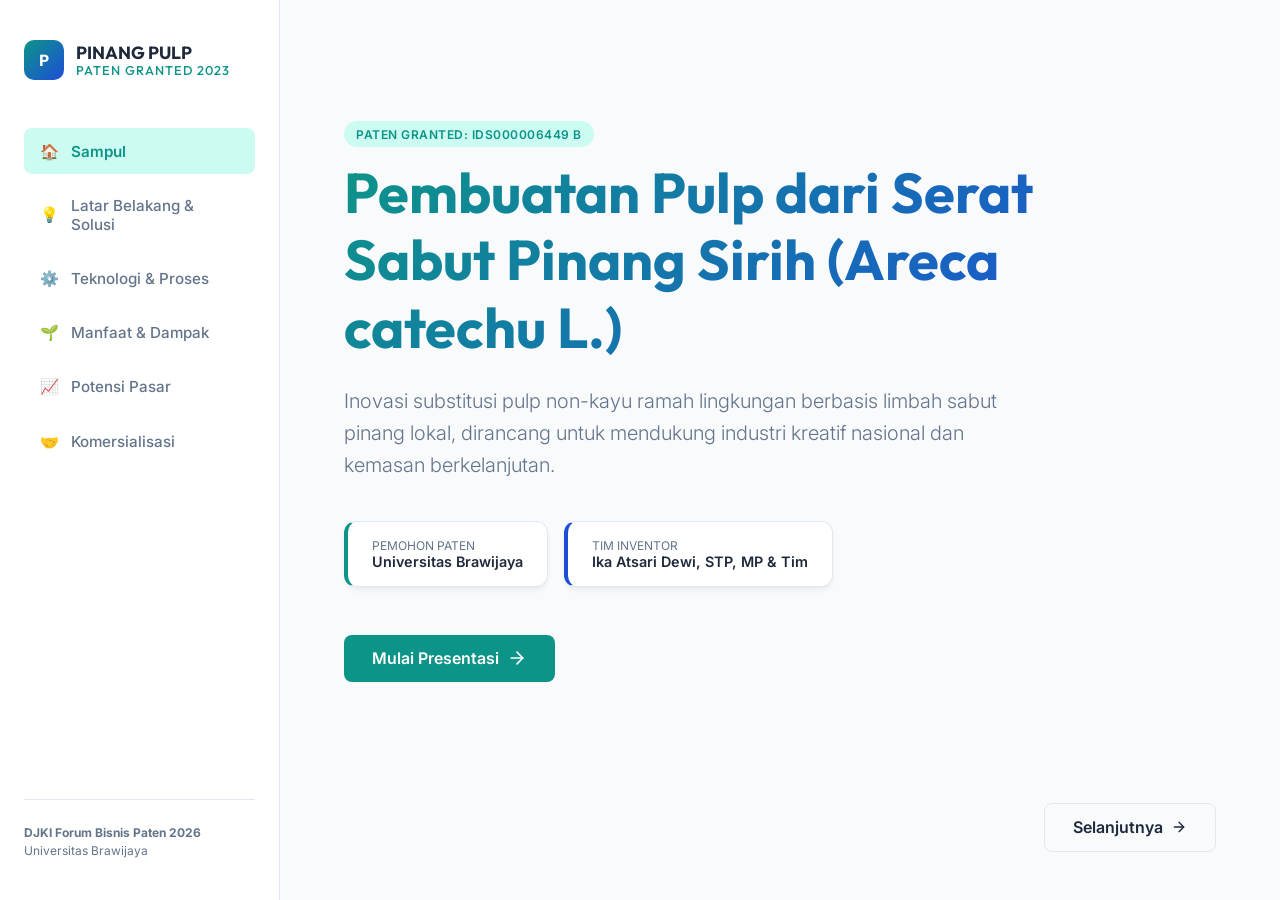
==== index.html @ 6b1a2240 "initial commit: pitch deck html for pinang pulp" ====
<!DOCTYPE html>
<html lang="id">
<head>
    <meta charset="UTF-8">
    <meta name="viewport" content="width=device-width, initial-scale=1.0">
    <title>Pitch Deck - Pulp Serat Sabut Pinang Sirih</title>
    <link rel="stylesheet" href="style.css">
</head>
<body>

    <!-- Sidebar Navigation -->
    <aside class="sidebar">
        <div class="logo-container">
            <div class="logo-icon">P</div>
            <div class="logo-text">
                PINANG PULP
                <span>PATEN GRANTED 2023</span>
            </div>
        </div>
        
        <ul class="nav-links">
            <li class="nav-item active"><a href="index.html"><span>🏠</span> Sampul</a></li>
            <li class="nav-item"><a href="inovasi.html"><span>💡</span> Latar Belakang & Solusi</a></li>
            <li class="nav-item"><a href="teknologi.html"><span>⚙️</span> Teknologi & Proses</a></li>
            <li class="nav-item"><a href="manfaat.html"><span>🌱</span> Manfaat & Dampak</a></li>
            <li class="nav-item"><a href="pasar.html"><span>📈</span> Potensi Pasar</a></li>
            <li class="nav-item"><a href="komersialisasi.html"><span>🤝</span> Komersialisasi</a></li>
        </ul>

        <div class="nav-footer">
            <strong>DJKI Forum Bisnis Paten 2026</strong><br>
            Universitas Brawijaya
        </div>
    </aside>

    <!-- Main Content -->
    <main class="main-content">
        <div class="hero">
            <span class="badge badge-patent">Paten Granted: IDS000006449 B</span>
            <h1>Pembuatan Pulp dari Serat Sabut Pinang Sirih (Areca catechu L.)</h1>
            <p style="font-size: 1.25rem; font-weight: 300; margin-bottom: 2.5rem; max-width: 700px;">
                Inovasi substitusi pulp non-kayu ramah lingkungan berbasis limbah sabut pinang lokal, dirancang untuk mendukung industri kreatif nasional dan kemasan berkelanjutan.
            </p>
            
            <div style="display: flex; gap: 1rem; flex-wrap: wrap; margin-bottom: 3rem;">
                <div class="card" style="padding: 1rem 1.5rem; display: flex; align-items: center; gap: 1rem; border-left: 4px solid var(--color-primary);">
                    <div>
                        <div style="font-size: 0.75rem; color: var(--text-muted); text-transform: uppercase;">Pemohon Paten</div>
                        <div style="font-weight: 600; font-size: 0.9rem;">Universitas Brawijaya</div>
                    </div>
                </div>
                
                <div class="card" style="padding: 1rem 1.5rem; display: flex; align-items: center; gap: 1rem; border-left: 4px solid var(--color-secondary);">
                    <div>
                        <div style="font-size: 0.75rem; color: var(--text-muted); text-transform: uppercase;">Tim Inventor</div>
                        <div style="font-weight: 600; font-size: 0.9rem;">Ika Atsari Dewi, STP, MP & Tim</div>
                    </div>
                </div>
            </div>

            <a href="inovasi.html" class="btn btn-primary">
                Mulai Presentasi 
                <svg xmlns="http://www.w3.org/2000/svg" width="20" height="20" viewBox="0 0 24 24" fill="none" stroke="currentColor" stroke-width="2" stroke-linecap="round" stroke-linejoin="round" class="feather feather-arrow-right"><line x1="5" y1="12" x2="19" y2="12"></line><polyline points="12 5 19 12 12 19"></polyline></svg>
            </a>
        </div>

        <div class="presentation-controls">
            <div></div> <!-- Spacer -->
            <a href="inovasi.html" class="btn btn-outline">
                Selanjutnya
                <svg xmlns="http://www.w3.org/2000/svg" width="16" height="16" viewBox="0 0 24 24" fill="none" stroke="currentColor" stroke-width="2" stroke-linecap="round" stroke-linejoin="round"><line x1="5" y1="12" x2="19" y2="12"></line><polyline points="12 5 19 12 12 19"></polyline></svg>
            </a>
        </div>
    </main>

</body>
</html>
---- style.css ----
@import url('https://fonts.googleapis.com/css2?family=Inter:wght@300;400;500;600;700&family=Outfit:wght@400;500;600;700&display=swap');

:root {
    --bg-main: #f8fafc;
    --bg-card: #ffffff;
    --text-main: #1e293b;
    --text-muted: #64748b;
    --color-primary: #0d9488; /* Teal / Green Accent */
    --color-primary-light: #ccfbf1;
    --color-secondary: #1d4ed8; /* Navy Blue Accent */
    --color-secondary-light: #dbeafe;
    --color-border: #e2e8f0;
    --color-accent: #3b82f6;
    --font-heading: 'Outfit', sans-serif;
    --font-body: 'Inter', sans-serif;
    --sidebar-width: 280px;
    --transition-speed: 0.3s;
}

* {
    margin: 0;
    padding: 0;
    box-sizing: border-box;
}

body {
    background-color: var(--bg-main);
    color: var(--text-main);
    font-family: var(--font-body);
    display: flex;
    min-height: 100vh;
    overflow-x: hidden;
}

/* Sidebar Navigation */
.sidebar {
    width: var(--sidebar-width);
    background-color: var(--bg-card);
    border-right: 1px solid var(--color-border);
    position: fixed;
    top: 0;
    bottom: 0;
    left: 0;
    padding: 2.5rem 1.5rem;
    display: flex;
    flex-direction: column;
    justify-content: space-between;
    z-index: 100;
}

.logo-container {
    display: flex;
    align-items: center;
    gap: 0.75rem;
    margin-bottom: 3rem;
}

.logo-icon {
    width: 40px;
    height: 40px;
    background: linear-gradient(135deg, var(--color-primary), var(--color-secondary));
    border-radius: 10px;
    display: flex;
    align-items: center;
    justify-content: center;
    color: white;
    font-weight: 700;
    font-family: var(--font-heading);
}

.logo-text {
    font-family: var(--font-heading);
    font-size: 1.1rem;
    font-weight: 700;
    color: var(--text-main);
    line-height: 1.2;
}

.logo-text span {
    color: var(--color-primary);
    font-size: 0.8rem;
    display: block;
    font-weight: 500;
    letter-spacing: 1px;
}

.nav-links {
    list-style: none;
    display: flex;
    flex-direction: column;
    gap: 0.5rem;
    flex-grow: 1;
}

.nav-item a {
    display: flex;
    align-items: center;
    gap: 0.75rem;
    padding: 0.85rem 1rem;
    color: var(--text-muted);
    text-decoration: none;
    font-weight: 500;
    border-radius: 8px;
    transition: all var(--transition-speed) ease;
    font-size: 0.95rem;
}

.nav-item a:hover {
    background-color: var(--bg-main);
    color: var(--color-primary);
}

.nav-item.active a {
    background-color: var(--color-primary-light);
    color: var(--color-primary);
    font-weight: 600;
}

.nav-footer {
    border-top: 1px solid var(--color-border);
    padding-top: 1.5rem;
    font-size: 0.75rem;
    color: var(--text-muted);
    line-height: 1.5;
}

/* Main Content Area */
.main-content {
    margin-left: var(--sidebar-width);
    flex-grow: 1;
    padding: 3rem 4rem;
    min-height: 100vh;
    display: flex;
    flex-direction: column;
    animation: fadeIn 0.5s ease-in-out;
}

@keyframes fadeIn {
    from {
        opacity: 0;
        transform: translateY(10px);
    }
    to {
        opacity: 1;
        transform: translateY(0);
    }
}

.content-header {
    margin-bottom: 2.5rem;
}

.badge {
    display: inline-block;
    padding: 0.35rem 0.75rem;
    background-color: var(--color-secondary-light);
    color: var(--color-secondary);
    border-radius: 50px;
    font-size: 0.75rem;
    font-weight: 600;
    text-transform: uppercase;
    letter-spacing: 0.5px;
    margin-bottom: 0.75rem;
}

.badge-patent {
    background-color: var(--color-primary-light);
    color: var(--color-primary);
}

h1 {
    font-family: var(--font-heading);
    font-size: 2.5rem;
    font-weight: 700;
    color: var(--text-main);
    line-height: 1.2;
}

h2 {
    font-family: var(--font-heading);
    font-size: 1.75rem;
    font-weight: 600;
    color: var(--text-main);
    margin-bottom: 1.5rem;
}

h3 {
    font-family: var(--font-heading);
    font-size: 1.25rem;
    font-weight: 600;
    color: var(--text-main);
    margin-bottom: 1rem;
}

p {
    color: var(--text-muted);
    line-height: 1.6;
    margin-bottom: 1.5rem;
    font-size: 1rem;
}

/* Grid & Cards Layout */
.grid {
    display: grid;
    gap: 2rem;
    margin-bottom: 2.5rem;
}

.grid-2 {
    grid-template-columns: repeat(2, 1fr);
}

.grid-3 {
    grid-template-columns: repeat(3, 1fr);
}

.card {
    background-color: var(--bg-card);
    border: 1px solid var(--color-border);
    border-radius: 12px;
    padding: 2rem;
    box-shadow: 0 4px 6px -1px rgba(0, 0, 0, 0.05), 0 2px 4px -1px rgba(0, 0, 0, 0.03);
    transition: transform var(--transition-speed) ease, box-shadow var(--transition-speed) ease;
}

.card:hover {
    transform: translateY(-4px);
    box-shadow: 0 10px 15px -3px rgba(0, 0, 0, 0.05), 0 4px 6px -2px rgba(0, 0, 0, 0.05);
    border-color: var(--color-primary);
}

.card-icon {
    width: 48px;
    height: 48px;
    border-radius: 10px;
    background-color: var(--color-primary-light);
    color: var(--color-primary);
    display: flex;
    align-items: center;
    justify-content: center;
    font-size: 1.5rem;
    margin-bottom: 1.25rem;
}

.card-icon-blue {
    background-color: var(--color-secondary-light);
    color: var(--color-secondary);
}

/* Specific Presentation UI elements */
.hero {
    display: flex;
    flex-direction: column;
    justify-content: center;
    align-items: flex-start;
    flex-grow: 1;
    max-width: 800px;
}

.hero h1 {
    font-size: 3.5rem;
    margin-bottom: 1.5rem;
    background: linear-gradient(135deg, var(--color-primary), var(--color-secondary));
    -webkit-background-clip: text;
    -webkit-text-fill-color: transparent;
}

.btn {
    display: inline-flex;
    align-items: center;
    gap: 0.5rem;
    padding: 0.85rem 1.75rem;
    border-radius: 8px;
    font-weight: 600;
    text-decoration: none;
    transition: all var(--transition-speed) ease;
    cursor: pointer;
    border: none;
    font-family: var(--font-body);
}

.btn-primary {
    background-color: var(--color-primary);
    color: white;
}

.btn-primary:hover {
    background-color: #0b7a70;
    transform: translateY(-2px);
}

.btn-outline {
    background-color: transparent;
    border: 1px solid var(--color-border);
    color: var(--text-main);
}

.btn-outline:hover {
    background-color: var(--color-primary-light);
    color: var(--color-primary);
    border-color: var(--color-primary);
}

/* Nav Control Buttons on bottom */
.presentation-controls {
    display: flex;
    justify-content: space-between;
    margin-top: auto;
    padding-top: 3rem;
}

/* Table Style */
.table-container {
    width: 100%;
    overflow-x: auto;
    background: var(--bg-card);
    border: 1px solid var(--color-border);
    border-radius: 12px;
    margin-bottom: 2rem;
}

table {
    width: 100%;
    border-collapse: collapse;
    text-align: left;
    font-size: 0.95rem;
}

th {
    background-color: var(--bg-main);
    color: var(--text-main);
    font-weight: 600;
    padding: 1rem 1.5rem;
    border-bottom: 2px solid var(--color-border);
}

td {
    padding: 1rem 1.5rem;
    border-bottom: 1px solid var(--color-border);
    color: var(--text-muted);
}

tr:last-child td {
    border-bottom: none;
}

tr:hover td {
    color: var(--text-main);
    background-color: #fafafa;
}

.highlight-row {
    background-color: var(--color-primary-light) !important;
}

.highlight-row td {
    color: var(--color-primary) !important;
    font-weight: 600;
}

/* Flowchart Styling */
.flowchart {
    display: flex;
    flex-direction: column;
    gap: 1rem;
    margin-bottom: 3rem;
}

.flow-step {
    display: flex;
    align-items: center;
    background: var(--bg-card);
    border: 1px solid var(--color-border);
    border-radius: 10px;
    padding: 1rem 1.5rem;
    gap: 1.5rem;
    position: relative;
}

.flow-step:hover {
    border-color: var(--color-primary);
}

.flow-num {
    width: 32px;
    height: 32px;
    border-radius: 50%;
    background-color: var(--color-primary);
    color: white;
    font-weight: 600;
    display: flex;
    align-items: center;
    justify-content: center;
    flex-shrink: 0;
}

.flow-details {
    flex-grow: 1;
}

.flow-details h4 {
    font-size: 1rem;
    font-weight: 600;
    margin-bottom: 0.25rem;
}

.flow-details p {
    margin-bottom: 0;
    font-size: 0.85rem;
}

.flow-io {
    font-size: 0.8rem;
    background-color: var(--color-secondary-light);
    color: var(--color-secondary);
    padding: 0.25rem 0.5rem;
    border-radius: 4px;
    font-weight: 500;
}

/* Mass Balance Visual Grid */
.mass-balance-container {
    background: var(--bg-card);
    border: 1px solid var(--color-border);
    border-radius: 12px;
    padding: 2rem;
    margin-bottom: 2.5rem;
}

.mb-node {
    border: 2px solid var(--color-border);
    border-radius: 8px;
    padding: 1rem;
    text-align: center;
    background-color: var(--bg-main);
    font-weight: 600;
}

.mb-node.primary {
    border-color: var(--color-primary);
    background-color: var(--color-primary-light);
    color: var(--color-primary);
}

.mb-arrow {
    text-align: center;
    font-size: 1.5rem;
    color: var(--text-muted);
    padding: 0.5rem 0;
}

/* Mobile & Responsive Adjustments */
@media (max-width: 1024px) {
    .sidebar {
        width: 100%;
        height: auto;
        position: relative;
        border-right: none;
        border-bottom: 1px solid var(--color-border);
        padding: 1.5rem;
    }
    
    .main-content {
        margin-left: 0;
        padding: 2rem;
    }
    
    body {
        flex-direction: column;
    }
    
    .nav-links {
        flex-direction: row;
        flex-wrap: wrap;
        margin-bottom: 0;
    }
    
    .logo-container {
        margin-bottom: 1.5rem;
    }
    
    .nav-footer {
        display: none;
    }
}

@media (max-width: 768px) {
    .grid-2, .grid-3 {
        grid-template-columns: 1fr;
    }
    
    .hero h1 {
        font-size: 2.5rem;
    }
}
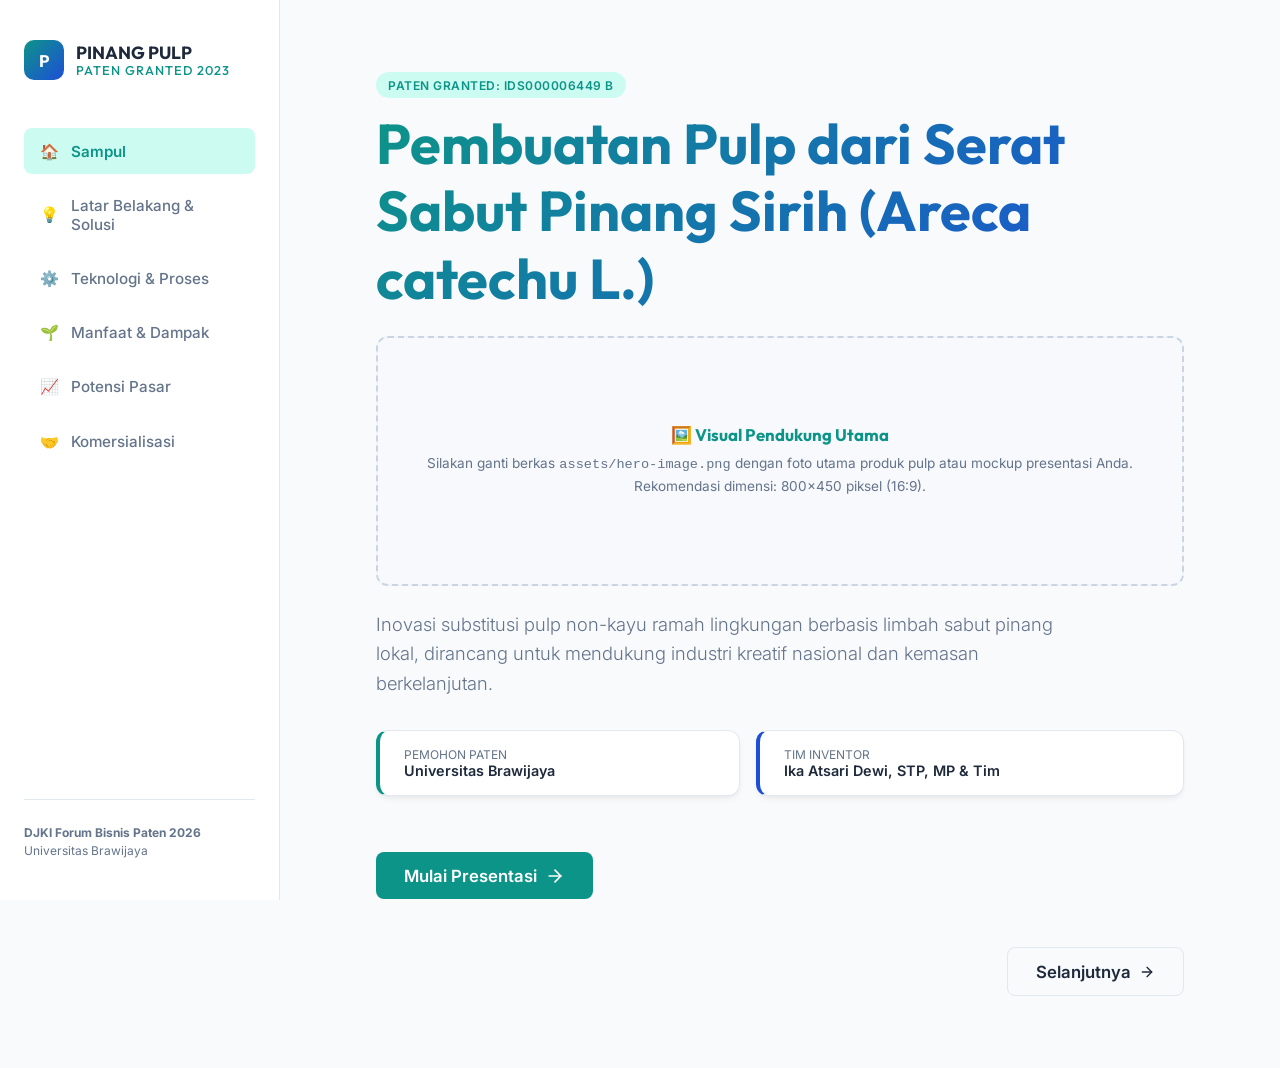
==== commit 2d4389f4: "feat: implement responsive mobile layouts and smart image placeholders" ====
--- a/index.html
+++ b/index.html
@@ -8,7 +8,41 @@
 </head>
 <body>
 
-    <!-- Sidebar Navigation -->
+    <!-- Mobile Header -->
+    <header class="mobile-header">
+        <div class="logo-container">
+            <div class="logo-icon">P</div>
+            <div class="logo-text">
+                PINANG PULP
+                <span>PATEN 2023</span>
+            </div>
+        </div>
+        <button class="hamburger-btn" onclick="toggleMenu()">☰</button>
+    </header>
+
+    <!-- Mobile Drawer -->
+    <div class="nav-drawer" id="navDrawer">
+        <div class="drawer-header">
+            <div class="logo-container">
+                <div class="logo-icon">P</div>
+                <div class="logo-text">
+                    PINANG PULP
+                    <span>PATEN 2023</span>
+                </div>
+            </div>
+            <button class="close-drawer-btn" onclick="toggleMenu()">✕</button>
+        </div>
+        <ul class="nav-links">
+            <li class="nav-item active"><a href="index.html"><span>🏠</span> Sampul</a></li>
+            <li class="nav-item"><a href="inovasi.html"><span>💡</span> Latar Belakang & Solusi</a></li>
+            <li class="nav-item"><a href="teknologi.html"><span>⚙️</span> Teknologi & Proses</a></li>
+            <li class="nav-item"><a href="manfaat.html"><span>🌱</span> Manfaat & Dampak</a></li>
+            <li class="nav-item"><a href="pasar.html"><span>📈</span> Potensi Pasar</a></li>
+            <li class="nav-item"><a href="komersialisasi.html"><span>🤝</span> Komersialisasi</a></li>
+        </ul>
+    </div>
+
+    <!-- Sidebar Navigation (Desktop) -->
     <aside class="sidebar">
         <div class="logo-container">
             <div class="logo-icon">P</div>
@@ -38,19 +72,29 @@
         <div class="hero">
             <span class="badge badge-patent">Paten Granted: IDS000006449 B</span>
             <h1>Pembuatan Pulp dari Serat Sabut Pinang Sirih (Areca catechu L.)</h1>
-            <p style="font-size: 1.25rem; font-weight: 300; margin-bottom: 2.5rem; max-width: 700px;">
+            
+            <!-- Smart Image Placeholder for Hero Image -->
+            <div class="placeholder-container">
+                <div class="placeholder-explanation">
+                    <strong>🖼️ Visual Pendukung Utama</strong>
+                    <p style="font-size: 0.85rem; margin-bottom: 0;">Silakan ganti berkas <code>assets/hero-image.png</code> dengan foto utama produk pulp atau mockup presentasi Anda.<br>Rekomendasi dimensi: 800x450 piksel (16:9).</p>
+                </div>
+                <img src="assets/hero-image.png" class="placeholder-img" alt="Hero Inovasi">
+            </div>
+
+            <p style="font-size: 1.15rem; font-weight: 300; margin-bottom: 2rem; max-width: 700px; color: var(--text-muted);">
                 Inovasi substitusi pulp non-kayu ramah lingkungan berbasis limbah sabut pinang lokal, dirancang untuk mendukung industri kreatif nasional dan kemasan berkelanjutan.
             </p>
             
-            <div style="display: flex; gap: 1rem; flex-wrap: wrap; margin-bottom: 3rem;">
-                <div class="card" style="padding: 1rem 1.5rem; display: flex; align-items: center; gap: 1rem; border-left: 4px solid var(--color-primary);">
+            <div style="display: flex; gap: 1rem; flex-wrap: wrap; margin-bottom: 2.5rem; width: 100%;">
+                <div class="card" style="padding: 1rem 1.5rem; display: flex; align-items: center; gap: 1rem; border-left: 4px solid var(--color-primary); flex-grow: 1;">
                     <div>
                         <div style="font-size: 0.75rem; color: var(--text-muted); text-transform: uppercase;">Pemohon Paten</div>
                         <div style="font-weight: 600; font-size: 0.9rem;">Universitas Brawijaya</div>
                     </div>
                 </div>
                 
-                <div class="card" style="padding: 1rem 1.5rem; display: flex; align-items: center; gap: 1rem; border-left: 4px solid var(--color-secondary);">
+                <div class="card" style="padding: 1rem 1.5rem; display: flex; align-items: center; gap: 1rem; border-left: 4px solid var(--color-secondary); flex-grow: 1;">
                     <div>
                         <div style="font-size: 0.75rem; color: var(--text-muted); text-transform: uppercase;">Tim Inventor</div>
                         <div style="font-weight: 600; font-size: 0.9rem;">Ika Atsari Dewi, STP, MP & Tim</div>
@@ -58,9 +102,9 @@
                 </div>
             </div>
 
-            <a href="inovasi.html" class="btn btn-primary">
+            <a href="inovasi.html" class="btn btn-primary" style="margin-top: 1rem;">
                 Mulai Presentasi 
-                <svg xmlns="http://www.w3.org/2000/svg" width="20" height="20" viewBox="0 0 24 24" fill="none" stroke="currentColor" stroke-width="2" stroke-linecap="round" stroke-linejoin="round" class="feather feather-arrow-right"><line x1="5" y1="12" x2="19" y2="12"></line><polyline points="12 5 19 12 12 19"></polyline></svg>
+                <svg xmlns="http://www.w3.org/2000/svg" width="20" height="20" viewBox="0 0 24 24" fill="none" stroke="currentColor" stroke-width="2" stroke-linecap="round" stroke-linejoin="round"><line x1="5" y1="12" x2="19" y2="12"></line><polyline points="12 5 19 12 12 19"></polyline></svg>
             </a>
         </div>
 
@@ -73,5 +117,29 @@
         </div>
     </main>
 
+    <script>
+        function toggleMenu() {
+            const drawer = document.getElementById('navDrawer');
+            drawer.classList.toggle('active');
+        }
+
+        // Smart image placeholder detection
+        document.querySelectorAll('.placeholder-img').forEach(img => {
+            function checkPlaceholder() {
+                const explanation = img.parentElement.querySelector('.placeholder-explanation');
+                if (img.naturalWidth > 10) {
+                    if (explanation) explanation.style.display = 'none';
+                    img.style.opacity = '1';
+                } else {
+                    if (explanation) explanation.style.display = 'flex';
+                    img.style.opacity = '0.1';
+                }
+            }
+            img.addEventListener('load', checkPlaceholder);
+            if (img.complete) {
+                checkPlaceholder();
+            }
+        });
+    </script>
 </body>
 </html>
--- a/style.css
+++ b/style.css
@@ -30,9 +30,10 @@
     display: flex;
     min-height: 100vh;
     overflow-x: hidden;
-}
-
-/* Sidebar Navigation */
+    flex-direction: row;
+}
+
+/* Sidebar Navigation (Desktop) */
 .sidebar {
     width: var(--sidebar-width);
     background-color: var(--bg-card);
@@ -124,15 +125,76 @@
     line-height: 1.5;
 }
 
+/* Mobile Header (Hidden on Desktop/Tablet) */
+.mobile-header {
+    display: none;
+    width: 100%;
+    background-color: var(--bg-card);
+    border-bottom: 1px solid var(--color-border);
+    padding: 1rem 1.5rem;
+    align-items: center;
+    justify-content: space-between;
+    position: sticky;
+    top: 0;
+    z-index: 99;
+}
+
+.hamburger-btn {
+    background: none;
+    border: none;
+    font-size: 1.75rem;
+    color: var(--text-main);
+    cursor: pointer;
+    padding: 0.25rem;
+    display: flex;
+    align-items: center;
+    justify-content: center;
+}
+
+/* Mobile Navigation Drawer (Hidden initially) */
+.nav-drawer {
+    position: fixed;
+    top: 0;
+    left: -100%;
+    width: 100%;
+    height: 100%;
+    background-color: var(--bg-card);
+    z-index: 1000;
+    padding: 2rem 1.5rem;
+    display: flex;
+    flex-direction: column;
+    transition: left 0.3s ease-in-out;
+}
+
+.nav-drawer.active {
+    left: 0;
+}
+
+.drawer-header {
+    display: flex;
+    align-items: center;
+    justify-content: space-between;
+    margin-bottom: 2.5rem;
+}
+
+.close-drawer-btn {
+    background: none;
+    border: none;
+    font-size: 1.5rem;
+    color: var(--text-main);
+    cursor: pointer;
+}
+
 /* Main Content Area */
 .main-content {
     margin-left: var(--sidebar-width);
     flex-grow: 1;
-    padding: 3rem 4rem;
+    padding: 3.5rem 4.5rem;
     min-height: 100vh;
     display: flex;
     flex-direction: column;
     animation: fadeIn 0.5s ease-in-out;
+    max-width: calc(100vw - var(--sidebar-width));
 }
 
 @keyframes fadeIn {
@@ -170,7 +232,7 @@
 
 h1 {
     font-family: var(--font-heading);
-    font-size: 2.5rem;
+    font-size: clamp(1.8rem, 4.5vw, 2.5rem);
     font-weight: 700;
     color: var(--text-main);
     line-height: 1.2;
@@ -178,7 +240,7 @@
 
 h2 {
     font-family: var(--font-heading);
-    font-size: 1.75rem;
+    font-size: clamp(1.3rem, 3.5vw, 1.75rem);
     font-weight: 600;
     color: var(--text-main);
     margin-bottom: 1.5rem;
@@ -186,7 +248,7 @@
 
 h3 {
     font-family: var(--font-heading);
-    font-size: 1.25rem;
+    font-size: clamp(1.1rem, 2.5vw, 1.25rem);
     font-weight: 600;
     color: var(--text-main);
     margin-bottom: 1rem;
@@ -247,6 +309,55 @@
     color: var(--color-secondary);
 }
 
+/* Smart Image Placeholder Container */
+.placeholder-container {
+    position: relative;
+    width: 100%;
+    min-height: 250px;
+    background-color: #f1f5f9;
+    border: 2px dashed #cbd5e1;
+    border-radius: 12px;
+    overflow: hidden;
+    display: flex;
+    align-items: center;
+    justify-content: center;
+    margin-bottom: 1.5rem;
+}
+
+.placeholder-explanation {
+    position: absolute;
+    top: 0;
+    left: 0;
+    width: 100%;
+    height: 100%;
+    display: flex;
+    flex-direction: column;
+    align-items: center;
+    justify-content: center;
+    padding: 2rem;
+    text-align: center;
+    background-color: rgba(248, 250, 252, 0.95);
+    color: #475569;
+    z-index: 10;
+}
+
+.placeholder-explanation strong {
+    color: var(--color-primary);
+    margin-bottom: 0.5rem;
+    font-family: var(--font-heading);
+}
+
+.placeholder-img {
+    max-width: 100%;
+    max-height: 400px;
+    width: auto;
+    height: auto;
+    object-fit: contain;
+    z-index: 1;
+    opacity: 0.1;
+    transition: opacity 0.3s ease;
+}
+
 /* Specific Presentation UI elements */
 .hero {
     display: flex;
@@ -254,11 +365,11 @@
     justify-content: center;
     align-items: flex-start;
     flex-grow: 1;
-    max-width: 800px;
+    width: 100%;
 }
 
 .hero h1 {
-    font-size: 3.5rem;
+    font-size: clamp(2.2rem, 5.5vw, 3.5rem);
     margin-bottom: 1.5rem;
     background: linear-gradient(135deg, var(--color-primary), var(--color-secondary));
     -webkit-background-clip: text;
@@ -309,14 +420,24 @@
     padding-top: 3rem;
 }
 
-/* Table Style */
-.table-container {
+/* Responsive Table Wrapper */
+.table-wrapper {
     width: 100%;
     overflow-x: auto;
+    -webkit-overflow-scrolling: touch;
     background: var(--bg-card);
     border: 1px solid var(--color-border);
     border-radius: 12px;
     margin-bottom: 2rem;
+}
+
+.table-scroll-indicator {
+    display: none;
+    text-align: right;
+    font-size: 0.75rem;
+    color: var(--color-primary);
+    padding: 0.5rem 1rem 0 0;
+    font-weight: 600;
 }
 
 table {
@@ -324,6 +445,7 @@
     border-collapse: collapse;
     text-align: left;
     font-size: 0.95rem;
+    min-width: 500px;
 }
 
 th {
@@ -358,138 +480,242 @@
     font-weight: 600;
 }
 
-/* Flowchart Styling */
-.flowchart {
+/* Timeline/Flowchart Responsive */
+.timeline {
+    position: relative;
+    max-width: 800px;
+    margin: 0 auto;
+}
+
+.timeline::after {
+    content: '';
+    position: absolute;
+    width: 2px;
+    background-color: var(--color-border);
+    top: 0;
+    bottom: 0;
+    left: 20px;
+    margin-left: -1px;
+}
+
+.timeline-container {
+    padding: 10px 10px 10px 40px;
+    position: relative;
+    width: 100%;
+}
+
+.timeline-container::after {
+    content: '';
+    position: absolute;
+    width: 12px;
+    height: 12px;
+    left: 14px;
+    background-color: var(--color-primary);
+    border: 2px solid white;
+    top: 25px;
+    border-radius: 50%;
+    z-index: 1;
+}
+
+.timeline-content {
+    padding: 1.5rem;
+    background-color: var(--bg-card);
+    border: 1px solid var(--color-border);
+    border-radius: 12px;
+    box-shadow: 0 2px 4px rgba(0,0,0,0.02);
+}
+
+.timeline-content h4 {
+    font-weight: 600;
+    color: var(--text-main);
+    margin-bottom: 0.5rem;
+    font-size: 1.05rem;
+}
+
+.timeline-content p {
+    margin-bottom: 0;
+    font-size: 0.9rem;
+}
+
+.timeline-io {
+    display: inline-block;
+    font-size: 0.75rem;
+    background-color: var(--color-secondary-light);
+    color: var(--color-secondary);
+    padding: 0.15rem 0.4rem;
+    border-radius: 4px;
+    margin-top: 0.75rem;
+    font-weight: 500;
+}
+
+/* Mass Balance Stacking */
+.mb-flow {
     display: flex;
     flex-direction: column;
-    gap: 1rem;
-    margin-bottom: 3rem;
-}
-
-.flow-step {
-    display: flex;
-    align-items: center;
+    gap: 1.25rem;
+}
+
+.mb-row {
+    display: flex;
+    align-items: center;
+    justify-content: space-between;
     background: var(--bg-card);
     border: 1px solid var(--color-border);
-    border-radius: 10px;
-    padding: 1rem 1.5rem;
+    padding: 1.25rem;
+    border-radius: 12px;
+    flex-wrap: wrap;
+    gap: 0.75rem;
+}
+
+.mb-step-header {
+    display: flex;
+    align-items: center;
+    gap: 0.75rem;
+    font-weight: 600;
+    font-size: 0.95rem;
+}
+
+.mb-io-details {
+    display: flex;
+    align-items: center;
     gap: 1.5rem;
-    position: relative;
-}
-
-.flow-step:hover {
-    border-color: var(--color-primary);
-}
-
-.flow-num {
-    width: 32px;
-    height: 32px;
-    border-radius: 50%;
-    background-color: var(--color-primary);
-    color: white;
-    font-weight: 600;
-    display: flex;
-    align-items: center;
-    justify-content: center;
-    flex-shrink: 0;
-}
-
-.flow-details {
-    flex-grow: 1;
-}
-
-.flow-details h4 {
-    font-size: 1rem;
-    font-weight: 600;
-    margin-bottom: 0.25rem;
-}
-
-.flow-details p {
-    margin-bottom: 0;
-    font-size: 0.85rem;
-}
-
-.flow-io {
-    font-size: 0.8rem;
+    flex-wrap: wrap;
+}
+
+.mb-row .input {
+    color: var(--color-secondary);
+    font-weight: 600;
+    font-size: 0.9rem;
     background-color: var(--color-secondary-light);
-    color: var(--color-secondary);
     padding: 0.25rem 0.5rem;
-    border-radius: 4px;
-    font-weight: 500;
-}
-
-/* Mass Balance Visual Grid */
-.mass-balance-container {
-    background: var(--bg-card);
-    border: 1px solid var(--color-border);
-    border-radius: 12px;
-    padding: 2rem;
-    margin-bottom: 2.5rem;
-}
-
-.mb-node {
-    border: 2px solid var(--color-border);
-    border-radius: 8px;
-    padding: 1rem;
-    text-align: center;
-    background-color: var(--bg-main);
-    font-weight: 600;
-}
-
-.mb-node.primary {
-    border-color: var(--color-primary);
+    border-radius: 6px;
+}
+
+.mb-row .output {
+    color: var(--color-primary);
+    font-weight: 600;
+    font-size: 0.9rem;
     background-color: var(--color-primary-light);
-    color: var(--color-primary);
-}
-
-.mb-arrow {
-    text-align: center;
-    font-size: 1.5rem;
-    color: var(--text-muted);
-    padding: 0.5rem 0;
-}
-
-/* Mobile & Responsive Adjustments */
-@media (max-width: 1024px) {
+    padding: 0.25rem 0.5rem;
+    border-radius: 6px;
+}
+
+/* Responsive Media Queries */
+
+/* Tablet & Large screen projection scaling */
+@media (min-width: 1200px) {
+    body {
+        font-size: 1.05rem;
+    }
+    .main-content {
+        padding: 4.5rem 6rem;
+    }
+    .card {
+        padding: 2.5rem;
+    }
+}
+
+/* Tablet (Portrait to Landscape) */
+@media (max-width: 1023px) {
+    body {
+        flex-direction: column;
+    }
+
     .sidebar {
         width: 100%;
         height: auto;
-        position: relative;
+        position: sticky;
+        top: 0;
+        bottom: auto;
+        left: auto;
         border-right: none;
         border-bottom: 1px solid var(--color-border);
-        padding: 1.5rem;
-    }
-    
+        padding: 1rem 2rem;
+        flex-direction: row;
+        align-items: center;
+        justify-content: space-between;
+        z-index: 99;
+    }
+
+    .logo-container {
+        margin-bottom: 0;
+    }
+
+    .nav-links {
+        flex-direction: row;
+        gap: 0.25rem;
+        flex-grow: 0;
+    }
+
+    .nav-item a {
+        padding: 0.6rem 0.85rem;
+        font-size: 0.85rem;
+    }
+
+    .nav-footer {
+        display: none;
+    }
+
     .main-content {
         margin-left: 0;
-        padding: 2rem;
-    }
-    
-    body {
-        flex-direction: column;
-    }
-    
-    .nav-links {
-        flex-direction: row;
-        flex-wrap: wrap;
-        margin-bottom: 0;
-    }
-    
-    .logo-container {
-        margin-bottom: 1.5rem;
-    }
-    
-    .nav-footer {
+        padding: 3rem 4rem;
+        max-width: 100%;
+    }
+}
+
+/* Mobile Screen Breakpoint */
+@media (max-width: 767px) {
+    .sidebar {
         display: none;
     }
-}
-
-@media (max-width: 768px) {
+
+    .mobile-header {
+        display: flex;
+    }
+
+    .main-content {
+        padding: 1.5rem;
+        padding-top: 1.5rem;
+    }
+
     .grid-2, .grid-3 {
         grid-template-columns: 1fr;
-    }
-    
-    .hero h1 {
-        font-size: 2.5rem;
-    }
-}
+        gap: 1.5rem;
+    }
+
+    .card {
+        padding: 1.5rem;
+    }
+
+    .table-scroll-indicator {
+        display: block;
+    }
+
+    .presentation-controls {
+        flex-direction: column-reverse;
+        gap: 1rem;
+        padding-top: 2rem;
+    }
+
+    .btn {
+        width: 100%;
+        justify-content: center;
+    }
+
+    /* Mass Balance Responsive stack styling */
+    .mb-row {
+        flex-direction: column;
+        align-items: flex-start;
+        gap: 0.5rem;
+        padding: 1rem;
+    }
+
+    .mb-io-details {
+        width: 100%;
+        justify-content: space-between;
+        gap: 0.5rem;
+        border-top: 1px solid var(--color-border);
+        padding-top: 0.5rem;
+        margin-top: 0.25rem;
+    }
+}
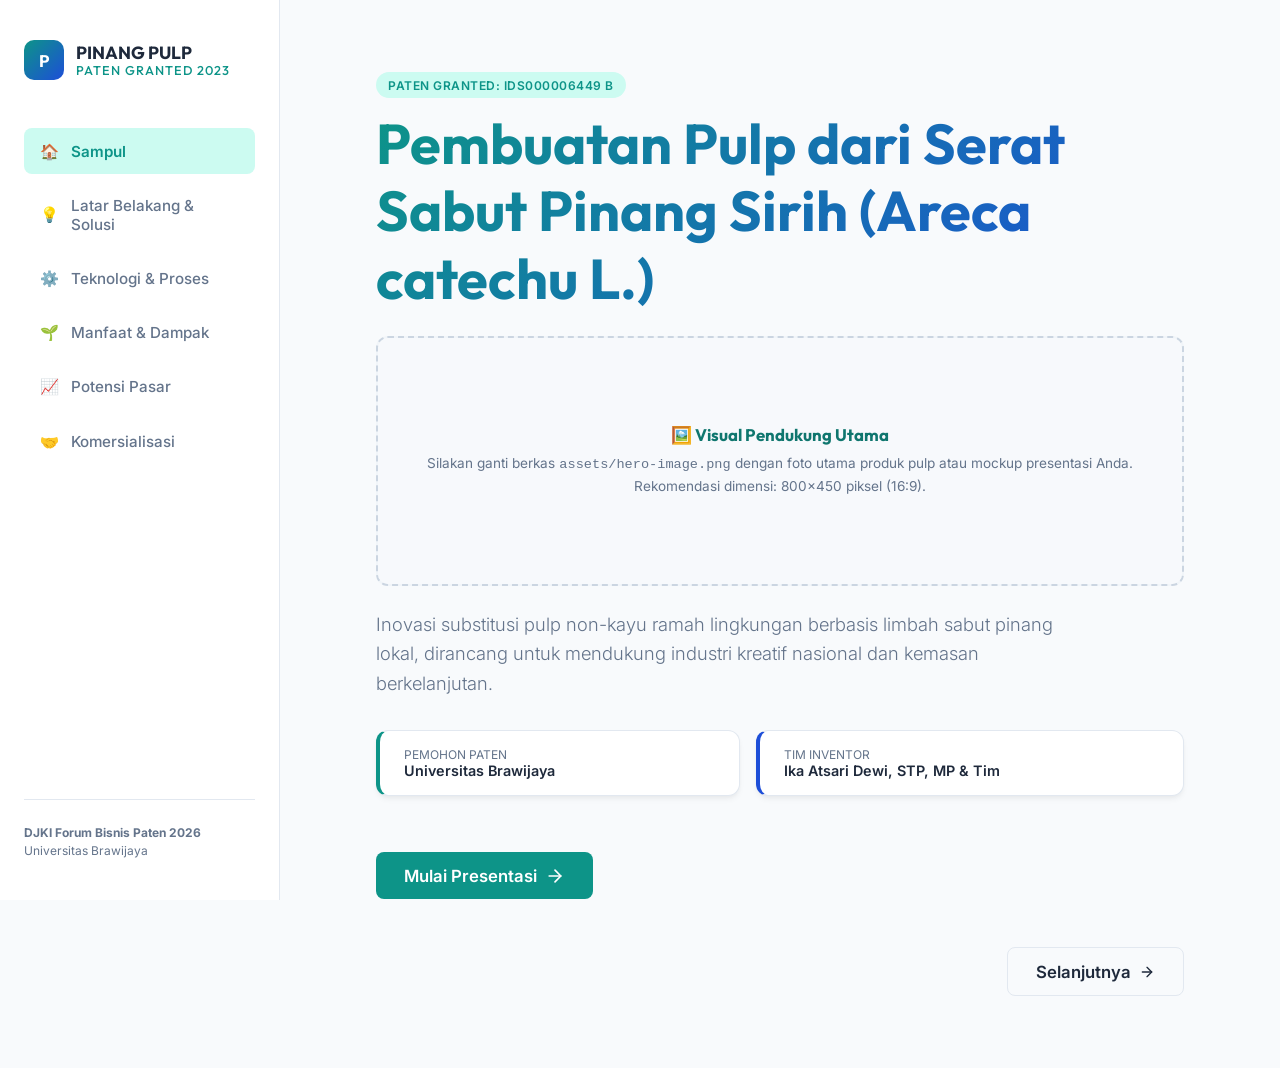
==== commit 1c8d8034: "Update mobile UI: unified tablet/mobile drawer, replace hamburger icon with Menu button" ====
--- a/index.html
+++ b/index.html
@@ -17,7 +17,7 @@
                 <span>PATEN 2023</span>
             </div>
         </div>
-        <button class="hamburger-btn" onclick="toggleMenu()">☰</button>
+        <button class="hamburger-btn" onclick="toggleMenu()">Menu</button>
     </header>
 
     <!-- Mobile Drawer -->
@@ -143,3 +143,4 @@
     </script>
 </body>
 </html>
+
--- a/style.css
+++ b/style.css
@@ -6,11 +6,17 @@
     --text-main: #1e293b;
     --text-muted: #64748b;
     --color-primary: #0d9488; /* Teal / Green Accent */
+    --color-primary-dark: #0f766e; /* Better contrast for text */
     --color-primary-light: #ccfbf1;
     --color-secondary: #1d4ed8; /* Navy Blue Accent */
     --color-secondary-light: #dbeafe;
     --color-border: #e2e8f0;
     --color-accent: #3b82f6;
+    --bg-placeholder: #f1f5f9;
+    --border-placeholder: #cbd5e1;
+    --shadow-sm: 0 2px 4px rgba(0,0,0,0.02);
+    --shadow-md: 0 4px 6px -1px rgba(0, 0, 0, 0.05), 0 2px 4px -1px rgba(0, 0, 0, 0.03);
+    --shadow-lg: 0 10px 15px -3px rgba(0, 0, 0, 0.05), 0 4px 6px -2px rgba(0, 0, 0, 0.05);
     --font-heading: 'Outfit', sans-serif;
     --font-body: 'Inter', sans-serif;
     --sidebar-width: 280px;
@@ -102,7 +108,7 @@
     text-decoration: none;
     font-weight: 500;
     border-radius: 8px;
-    transition: all var(--transition-speed) ease;
+    transition: background-color var(--transition-speed) ease, color var(--transition-speed) ease;
     font-size: 0.95rem;
 }
 
@@ -140,15 +146,22 @@
 }
 
 .hamburger-btn {
-    background: none;
+    background-color: var(--color-primary);
     border: none;
-    font-size: 1.75rem;
-    color: var(--text-main);
+    font-size: 0.9rem;
+    font-weight: 600;
+    color: white;
     cursor: pointer;
-    padding: 0.25rem;
+    padding: 0.5rem 1.25rem;
+    border-radius: 8px;
     display: flex;
     align-items: center;
     justify-content: center;
+    transition: background-color var(--transition-speed) ease;
+}
+
+.hamburger-btn:hover {
+    background-color: var(--color-primary-dark);
 }
 
 /* Mobile Navigation Drawer (Hidden initially) */
@@ -281,13 +294,13 @@
     border: 1px solid var(--color-border);
     border-radius: 12px;
     padding: 2rem;
-    box-shadow: 0 4px 6px -1px rgba(0, 0, 0, 0.05), 0 2px 4px -1px rgba(0, 0, 0, 0.03);
-    transition: transform var(--transition-speed) ease, box-shadow var(--transition-speed) ease;
+    box-shadow: var(--shadow-md);
+    transition: transform var(--transition-speed) ease, box-shadow var(--transition-speed) ease, border-color var(--transition-speed) ease;
 }
 
 .card:hover {
     transform: translateY(-4px);
-    box-shadow: 0 10px 15px -3px rgba(0, 0, 0, 0.05), 0 4px 6px -2px rgba(0, 0, 0, 0.05);
+    box-shadow: var(--shadow-lg);
     border-color: var(--color-primary);
 }
 
@@ -314,8 +327,8 @@
     position: relative;
     width: 100%;
     min-height: 250px;
-    background-color: #f1f5f9;
-    border: 2px dashed #cbd5e1;
+    background-color: var(--bg-placeholder);
+    border: 2px dashed var(--border-placeholder);
     border-radius: 12px;
     overflow: hidden;
     display: flex;
@@ -337,12 +350,12 @@
     padding: 2rem;
     text-align: center;
     background-color: rgba(248, 250, 252, 0.95);
-    color: #475569;
+    color: var(--text-muted);
     z-index: 10;
 }
 
 .placeholder-explanation strong {
-    color: var(--color-primary);
+    color: var(--color-primary-dark);
     margin-bottom: 0.5rem;
     font-family: var(--font-heading);
 }
@@ -384,7 +397,7 @@
     border-radius: 8px;
     font-weight: 600;
     text-decoration: none;
-    transition: all var(--transition-speed) ease;
+    transition: background-color var(--transition-speed) ease, transform var(--transition-speed) ease, border-color var(--transition-speed) ease, color var(--transition-speed) ease;
     cursor: pointer;
     border: none;
     font-family: var(--font-body);
@@ -396,7 +409,7 @@
 }
 
 .btn-primary:hover {
-    background-color: #0b7a70;
+    background-color: var(--color-primary-dark);
     transform: translateY(-2px);
 }
 
@@ -471,12 +484,9 @@
     background-color: #fafafa;
 }
 
-.highlight-row {
-    background-color: var(--color-primary-light) !important;
-}
-
-.highlight-row td {
-    color: var(--color-primary) !important;
+tr.highlight-row td {
+    background-color: var(--color-primary-light);
+    color: var(--color-primary-dark);
     font-weight: 600;
 }
 
@@ -522,7 +532,7 @@
     background-color: var(--bg-card);
     border: 1px solid var(--color-border);
     border-radius: 12px;
-    box-shadow: 0 2px 4px rgba(0,0,0,0.02);
+    box-shadow: var(--shadow-sm);
 }
 
 .timeline-content h4 {
@@ -622,38 +632,11 @@
     }
 
     .sidebar {
-        width: 100%;
-        height: auto;
-        position: sticky;
-        top: 0;
-        bottom: auto;
-        left: auto;
-        border-right: none;
-        border-bottom: 1px solid var(--color-border);
-        padding: 1rem 2rem;
-        flex-direction: row;
-        align-items: center;
-        justify-content: space-between;
-        z-index: 99;
-    }
-
-    .logo-container {
-        margin-bottom: 0;
-    }
-
-    .nav-links {
-        flex-direction: row;
-        gap: 0.25rem;
-        flex-grow: 0;
-    }
-
-    .nav-item a {
-        padding: 0.6rem 0.85rem;
-        font-size: 0.85rem;
-    }
-
-    .nav-footer {
         display: none;
+    }
+
+    .mobile-header {
+        display: flex;
     }
 
     .main-content {
@@ -665,14 +648,6 @@
 
 /* Mobile Screen Breakpoint */
 @media (max-width: 767px) {
-    .sidebar {
-        display: none;
-    }
-
-    .mobile-header {
-        display: flex;
-    }
-
     .main-content {
         padding: 1.5rem;
         padding-top: 1.5rem;
